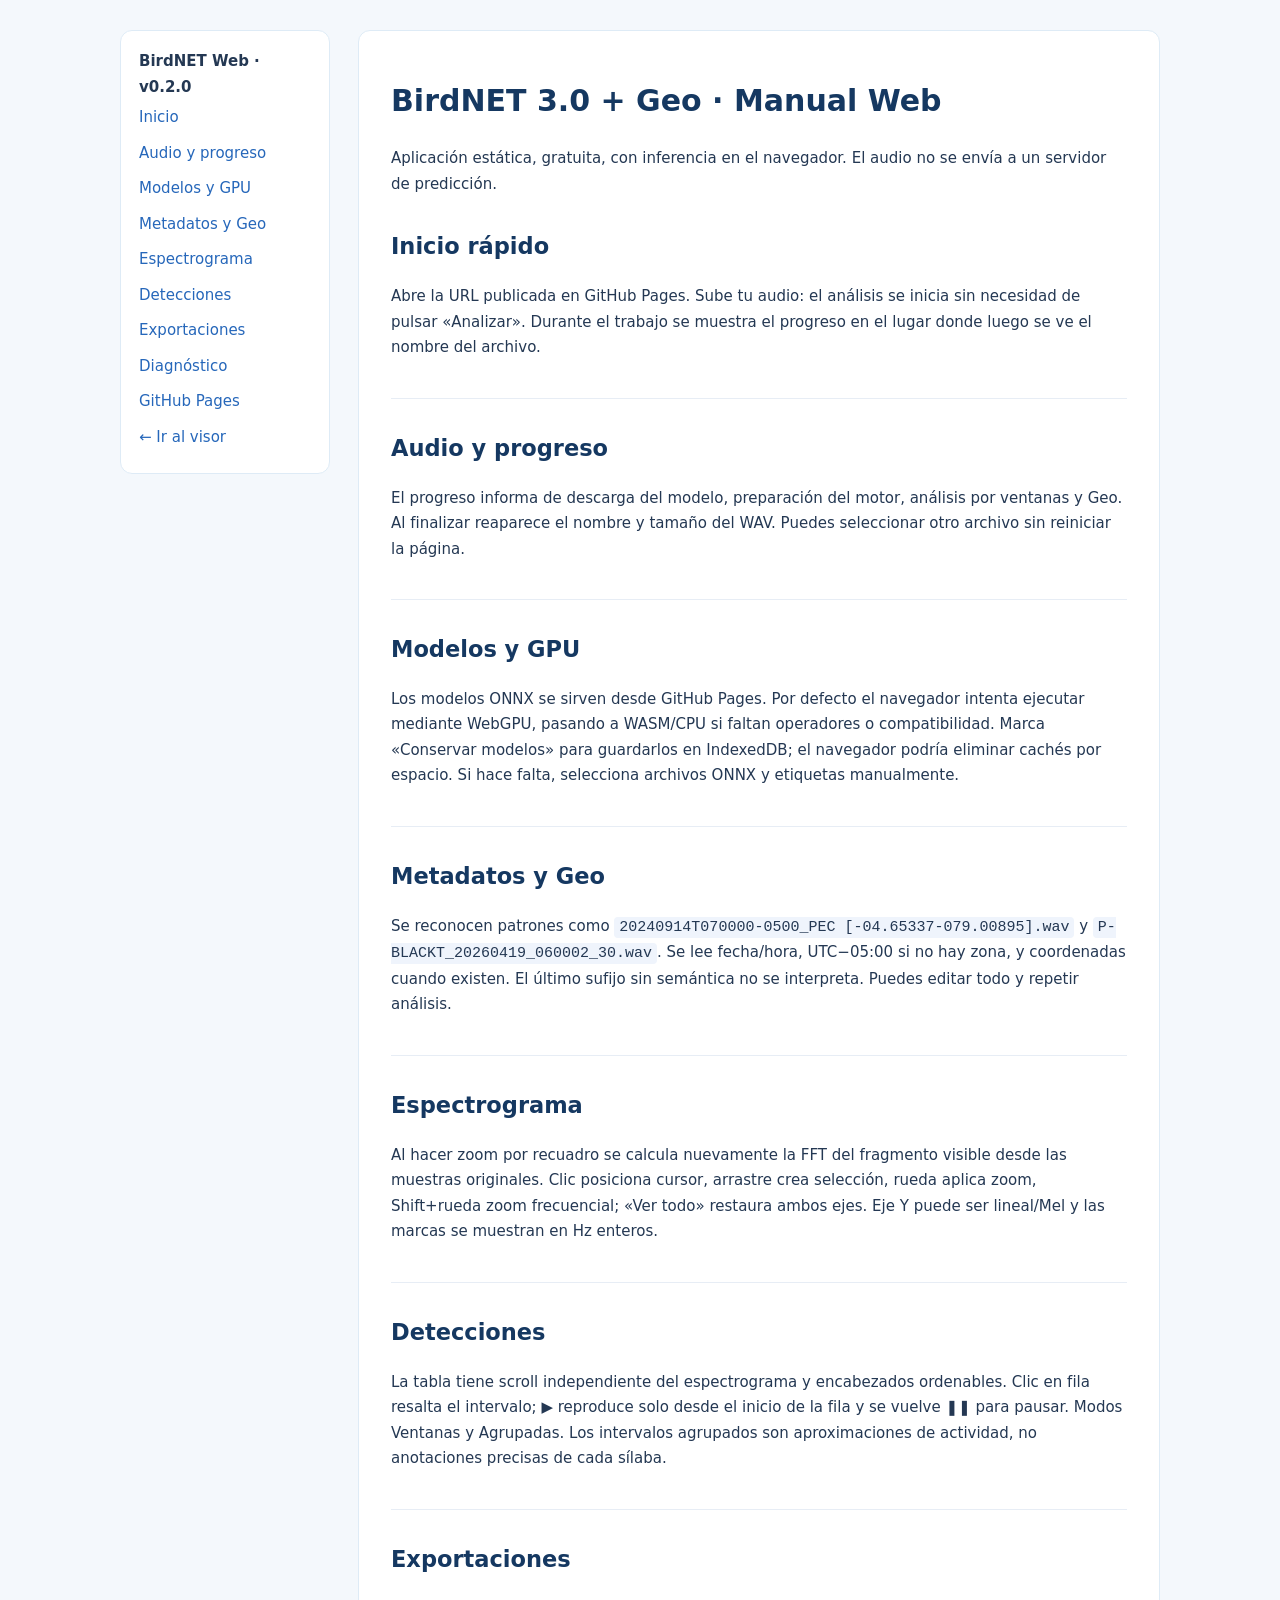
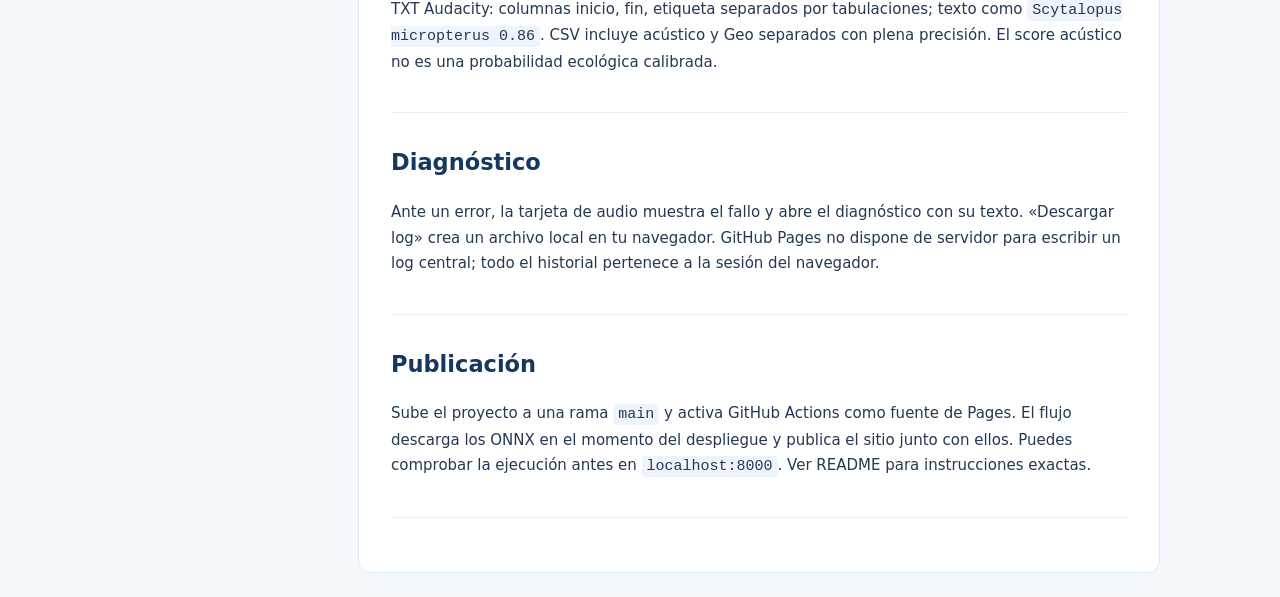
==== documentacion.html @ fd902878 "Add files via upload" ====
<!doctype html><html lang="es"><head><meta charset="utf-8"><meta name="viewport" content="width=device-width,initial-scale=1"><title>Manual BirdNET3 Geo Web v0.2.0</title><style>body{font:15px/1.7 system-ui;color:#243853;background:#f4f8fc;margin:0}.shell{max-width:1040px;margin:auto;display:grid;grid-template-columns:210px 1fr;gap:28px;padding:30px}.menu{position:sticky;top:20px;align-self:start;background:white;border:1px solid #deebf6;padding:18px;border-radius:12px}.menu a{display:block;color:#2667ba;padding:5px 0;text-decoration:none}main{background:white;border:1px solid #deebf6;border-radius:12px;padding:24px 32px}section{margin:30px 0;border-bottom:1px solid #e7edf5;padding-bottom:22px}h1,h2{color:#153861}code{background:#eff4fc;padding:2px 5px;border-radius:4px}@media(max-width:690px){.shell{display:block;padding:12px}.menu{position:static}main{padding:18px}}</style></head><body><div class="shell"><nav class="menu"><b>BirdNET Web · v0.2.0</b><a href="#inicio">Inicio</a><a href="#audio">Audio y progreso</a><a href="#modelos">Modelos y GPU</a><a href="#metadatos">Metadatos y Geo</a><a href="#espectro">Espectrograma</a><a href="#detecciones">Detecciones</a><a href="#exportar">Exportaciones</a><a href="#errores">Diagnóstico</a><a href="#publicar">GitHub Pages</a><a href="index.html">← Ir al visor</a></nav><main><h1>BirdNET 3.0 + Geo · Manual Web</h1><p>Aplicación estática, gratuita, con inferencia en el navegador. El audio no se envía a un servidor de predicción.</p><section id="inicio"><h2>Inicio rápido</h2><p>Abre la URL publicada en GitHub Pages. Sube tu audio: el análisis se inicia sin necesidad de pulsar «Analizar». Durante el trabajo se muestra el progreso en el lugar donde luego se ve el nombre del archivo.</p></section><section id="audio"><h2>Audio y progreso</h2><p>El progreso informa de descarga del modelo, preparación del motor, análisis por ventanas y Geo. Al finalizar reaparece el nombre y tamaño del WAV. Puedes seleccionar otro archivo sin reiniciar la página.</p></section><section id="modelos"><h2>Modelos y GPU</h2><p>Los modelos ONNX se sirven desde GitHub Pages. Por defecto el navegador intenta ejecutar mediante WebGPU, pasando a WASM/CPU si faltan operadores o compatibilidad. Marca «Conservar modelos» para guardarlos en IndexedDB; el navegador podría eliminar cachés por espacio. Si hace falta, selecciona archivos ONNX y etiquetas manualmente.</p></section><section id="metadatos"><h2>Metadatos y Geo</h2><p>Se reconocen patrones como <code>20240914T070000-0500_PEC [-04.65337-079.00895].wav</code> y <code>P-BLACKT_20260419_060002_30.wav</code>. Se lee fecha/hora, UTC−05:00 si no hay zona, y coordenadas cuando existen. El último sufijo sin semántica no se interpreta. Puedes editar todo y repetir análisis.</p></section><section id="espectro"><h2>Espectrograma</h2><p>Al hacer zoom por recuadro se calcula nuevamente la FFT del fragmento visible desde las muestras originales. Clic posiciona cursor, arrastre crea selección, rueda aplica zoom, Shift+rueda zoom frecuencial; «Ver todo» restaura ambos ejes. Eje Y puede ser lineal/Mel y las marcas se muestran en Hz enteros.</p></section><section id="detecciones"><h2>Detecciones</h2><p>La tabla tiene scroll independiente del espectrograma y encabezados ordenables. Clic en fila resalta el intervalo; ▶ reproduce solo desde el inicio de la fila y se vuelve ❚❚ para pausar. Modos Ventanas y Agrupadas. Los intervalos agrupados son aproximaciones de actividad, no anotaciones precisas de cada sílaba.</p></section><section id="exportar"><h2>Exportaciones</h2><p>TXT Audacity: columnas inicio, fin, etiqueta separados por tabulaciones; texto como <code>Scytalopus micropterus 0.86</code>. CSV incluye acústico y Geo separados con plena precisión. El score acústico no es una probabilidad ecológica calibrada.</p></section><section id="errores"><h2>Diagnóstico</h2><p>Ante un error, la tarjeta de audio muestra el fallo y abre el diagnóstico con su texto. «Descargar log» crea un archivo local en tu navegador. GitHub Pages no dispone de servidor para escribir un log central; todo el historial pertenece a la sesión del navegador.</p></section><section id="publicar"><h2>Publicación</h2><p>Sube el proyecto a una rama <code>main</code> y activa GitHub Actions como fuente de Pages. El flujo descarga los ONNX en el momento del despliegue y publica el sitio junto con ellos. Puedes comprobar la ejecución antes en <code>localhost:8000</code>. Ver README para instrucciones exactas.</p></section></main></div></body></html>
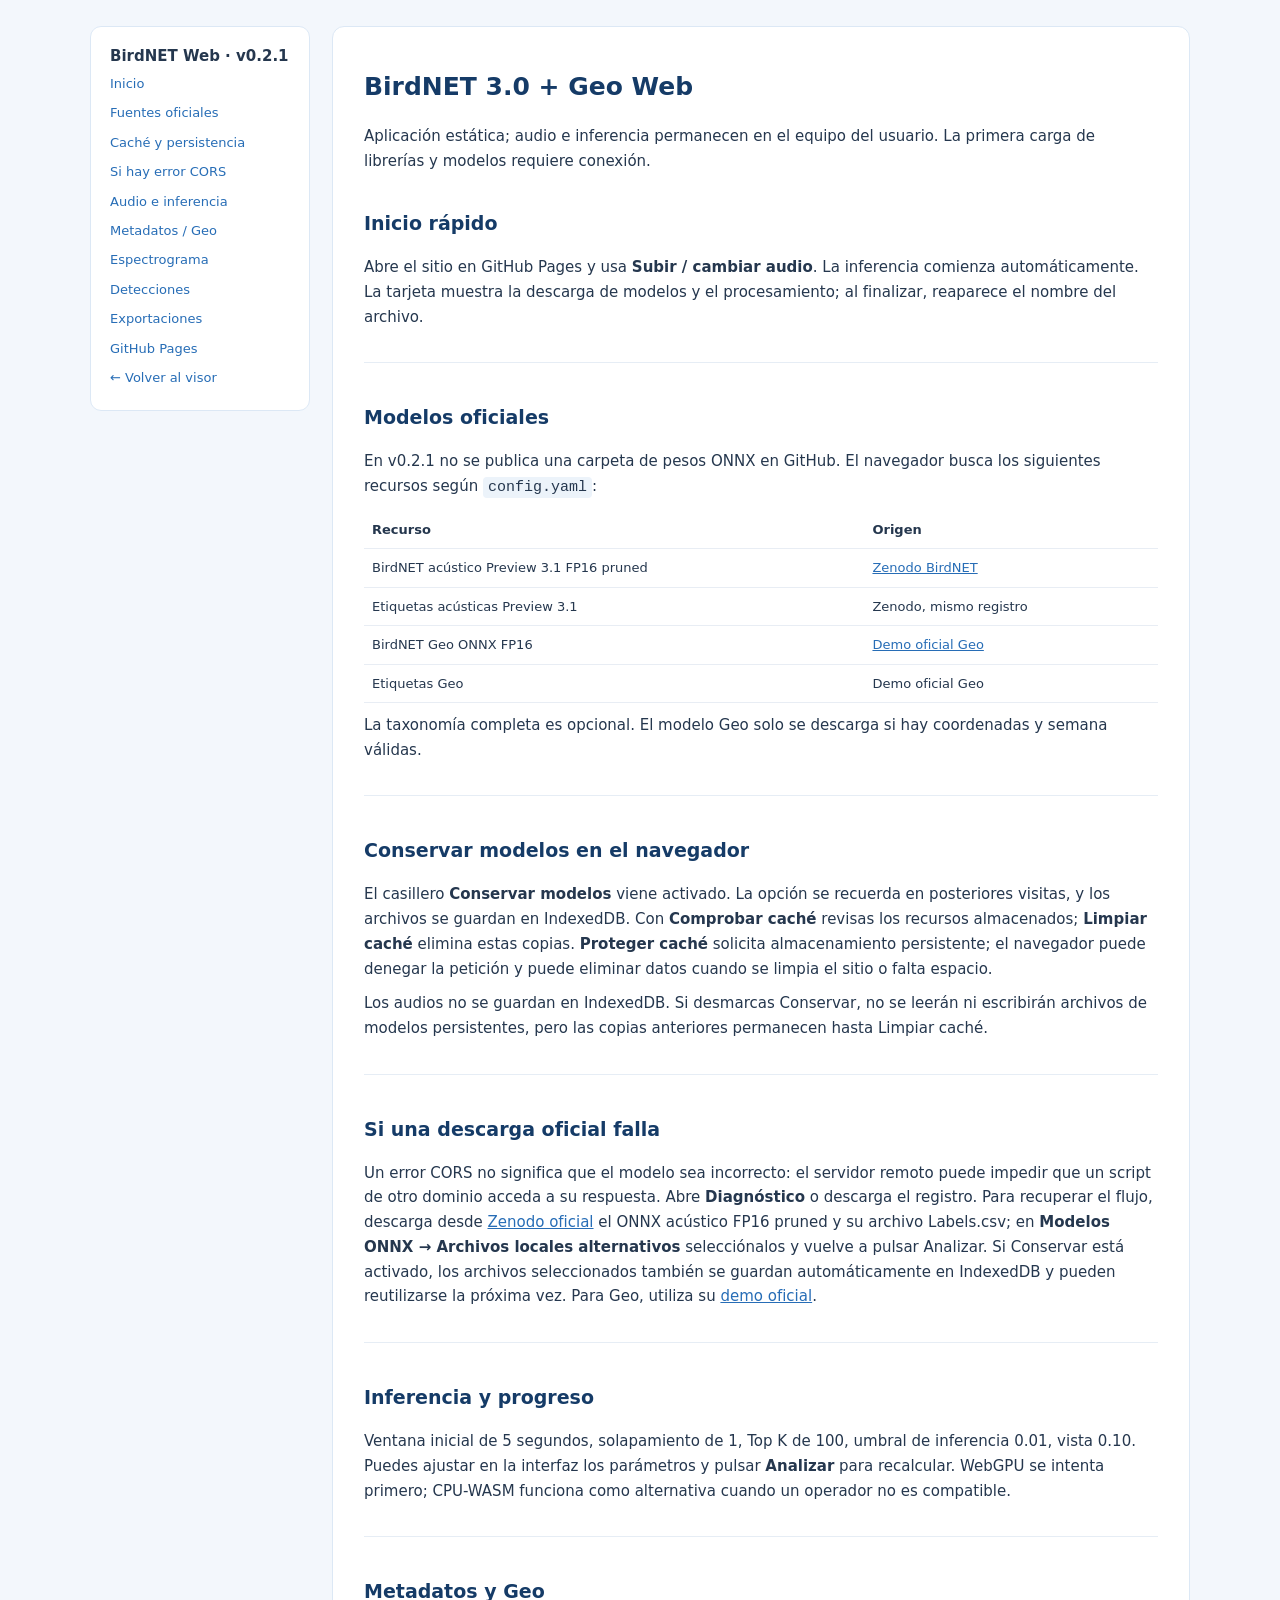
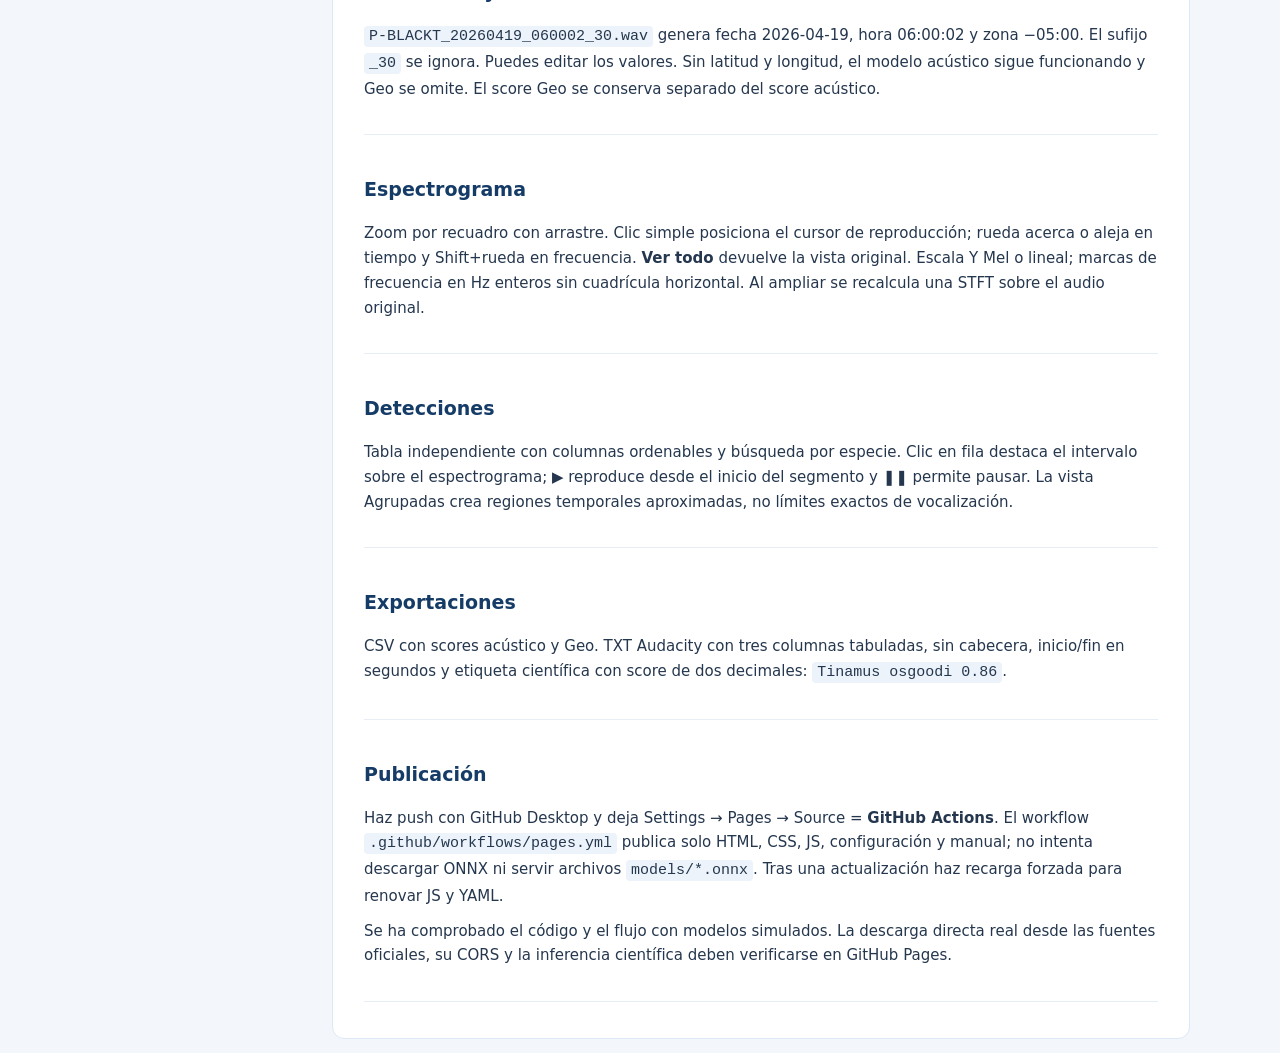
==== commit a340aa0a: "Add files via upload" ====
--- a/documentacion.html
+++ b/documentacion.html
@@ -1 +1,14 @@
-<!doctype html><html lang="es"><head><meta charset="utf-8"><meta name="viewport" content="width=device-width,initial-scale=1"><title>Manual BirdNET3 Geo Web v0.2.0</title><style>body{font:15px/1.7 system-ui;color:#243853;background:#f4f8fc;margin:0}.shell{max-width:1040px;margin:auto;display:grid;grid-template-columns:210px 1fr;gap:28px;padding:30px}.menu{position:sticky;top:20px;align-self:start;background:white;border:1px solid #deebf6;padding:18px;border-radius:12px}.menu a{display:block;color:#2667ba;padding:5px 0;text-decoration:none}main{background:white;border:1px solid #deebf6;border-radius:12px;padding:24px 32px}section{margin:30px 0;border-bottom:1px solid #e7edf5;padding-bottom:22px}h1,h2{color:#153861}code{background:#eff4fc;padding:2px 5px;border-radius:4px}@media(max-width:690px){.shell{display:block;padding:12px}.menu{position:static}main{padding:18px}}</style></head><body><div class="shell"><nav class="menu"><b>BirdNET Web · v0.2.0</b><a href="#inicio">Inicio</a><a href="#audio">Audio y progreso</a><a href="#modelos">Modelos y GPU</a><a href="#metadatos">Metadatos y Geo</a><a href="#espectro">Espectrograma</a><a href="#detecciones">Detecciones</a><a href="#exportar">Exportaciones</a><a href="#errores">Diagnóstico</a><a href="#publicar">GitHub Pages</a><a href="index.html">← Ir al visor</a></nav><main><h1>BirdNET 3.0 + Geo · Manual Web</h1><p>Aplicación estática, gratuita, con inferencia en el navegador. El audio no se envía a un servidor de predicción.</p><section id="inicio"><h2>Inicio rápido</h2><p>Abre la URL publicada en GitHub Pages. Sube tu audio: el análisis se inicia sin necesidad de pulsar «Analizar». Durante el trabajo se muestra el progreso en el lugar donde luego se ve el nombre del archivo.</p></section><section id="audio"><h2>Audio y progreso</h2><p>El progreso informa de descarga del modelo, preparación del motor, análisis por ventanas y Geo. Al finalizar reaparece el nombre y tamaño del WAV. Puedes seleccionar otro archivo sin reiniciar la página.</p></section><section id="modelos"><h2>Modelos y GPU</h2><p>Los modelos ONNX se sirven desde GitHub Pages. Por defecto el navegador intenta ejecutar mediante WebGPU, pasando a WASM/CPU si faltan operadores o compatibilidad. Marca «Conservar modelos» para guardarlos en IndexedDB; el navegador podría eliminar cachés por espacio. Si hace falta, selecciona archivos ONNX y etiquetas manualmente.</p></section><section id="metadatos"><h2>Metadatos y Geo</h2><p>Se reconocen patrones como <code>20240914T070000-0500_PEC [-04.65337-079.00895].wav</code> y <code>P-BLACKT_20260419_060002_30.wav</code>. Se lee fecha/hora, UTC−05:00 si no hay zona, y coordenadas cuando existen. El último sufijo sin semántica no se interpreta. Puedes editar todo y repetir análisis.</p></section><section id="espectro"><h2>Espectrograma</h2><p>Al hacer zoom por recuadro se calcula nuevamente la FFT del fragmento visible desde las muestras originales. Clic posiciona cursor, arrastre crea selección, rueda aplica zoom, Shift+rueda zoom frecuencial; «Ver todo» restaura ambos ejes. Eje Y puede ser lineal/Mel y las marcas se muestran en Hz enteros.</p></section><section id="detecciones"><h2>Detecciones</h2><p>La tabla tiene scroll independiente del espectrograma y encabezados ordenables. Clic en fila resalta el intervalo; ▶ reproduce solo desde el inicio de la fila y se vuelve ❚❚ para pausar. Modos Ventanas y Agrupadas. Los intervalos agrupados son aproximaciones de actividad, no anotaciones precisas de cada sílaba.</p></section><section id="exportar"><h2>Exportaciones</h2><p>TXT Audacity: columnas inicio, fin, etiqueta separados por tabulaciones; texto como <code>Scytalopus micropterus 0.86</code>. CSV incluye acústico y Geo separados con plena precisión. El score acústico no es una probabilidad ecológica calibrada.</p></section><section id="errores"><h2>Diagnóstico</h2><p>Ante un error, la tarjeta de audio muestra el fallo y abre el diagnóstico con su texto. «Descargar log» crea un archivo local en tu navegador. GitHub Pages no dispone de servidor para escribir un log central; todo el historial pertenece a la sesión del navegador.</p></section><section id="publicar"><h2>Publicación</h2><p>Sube el proyecto a una rama <code>main</code> y activa GitHub Actions como fuente de Pages. El flujo descarga los ONNX en el momento del despliegue y publica el sitio junto con ellos. Puedes comprobar la ejecución antes en <code>localhost:8000</code>. Ver README para instrucciones exactas.</p></section></main></div></body></html>
+<!doctype html><html lang="es"><head><meta charset="utf-8"><meta name="viewport" content="width=device-width, initial-scale=1"><title>Manual BirdNET 3.0 + Geo Web v0.2.1</title><style>
+:root{color-scheme:light}body{font:15px/1.65 system-ui,sans-serif;color:#25374e;background:#f3f7fc;margin:0}.shell{max-width:1100px;margin:auto;display:grid;grid-template-columns:220px minmax(0,1fr);gap:22px;padding:26px}.menu{position:sticky;top:16px;align-self:start;padding:17px 19px;border-radius:11px;background:white;border:1px solid #dce8f5}.menu a{display:block;padding:4px 0;color:#276db6;text-decoration:none;font-size:13px}.menu a:hover{text-decoration:underline}main{border:1px solid #dce8f5;background:white;border-radius:12px;padding:22px 31px}h1,h2{color:#153b67}h1{font-size:25px}h2{font-size:19px}section{border-bottom:1px solid #e6edf5;padding:9px 0 23px;margin-bottom:14px}code{background:#ecf3fa;padding:2px 5px;border-radius:4px;overflow-wrap:anywhere}p{margin:10px 0}table{width:100%;border-collapse:collapse;font-size:13px}td,th{padding:8px;border-bottom:1px solid #e8edf4;text-align:left}a{color:#276db6}@media(max-width:760px){.shell{display:block;padding:10px}.menu{position:static;margin-bottom:10px}main{padding:16px}}
+</style></head><body><div class="shell"><nav class="menu"><b>BirdNET Web · v0.2.1</b><a href="#inicio">Inicio</a><a href="#descarga">Fuentes oficiales</a><a href="#cache">Caché y persistencia</a><a href="#error">Si hay error CORS</a><a href="#audio">Audio e inferencia</a><a href="#metadatos">Metadatos / Geo</a><a href="#espectrograma">Espectrograma</a><a href="#predicciones">Detecciones</a><a href="#salidas">Exportaciones</a><a href="#publicar">GitHub Pages</a><a href="index.html">← Volver al visor</a></nav><main><h1>BirdNET 3.0 + Geo Web</h1><p>Aplicación estática; audio e inferencia permanecen en el equipo del usuario. La primera carga de librerías y modelos requiere conexión.</p>
+<section id="inicio"><h2>Inicio rápido</h2><p>Abre el sitio en GitHub Pages y usa <b>Subir / cambiar audio</b>. La inferencia comienza automáticamente. La tarjeta muestra la descarga de modelos y el procesamiento; al finalizar, reaparece el nombre del archivo.</p></section>
+<section id="descarga"><h2>Modelos oficiales</h2><p>En v0.2.1 no se publica una carpeta de pesos ONNX en GitHub. El navegador busca los siguientes recursos según <code>config.yaml</code>:</p><table><tr><th>Recurso</th><th>Origen</th></tr><tr><td>BirdNET acústico Preview 3.1 FP16 pruned</td><td><a href="https://zenodo.org/records/20703646">Zenodo BirdNET</a></td></tr><tr><td>Etiquetas acústicas Preview 3.1</td><td>Zenodo, mismo registro</td></tr><tr><td>BirdNET Geo ONNX FP16</td><td><a href="https://birdnet-team.github.io/geomodel/demo/">Demo oficial Geo</a></td></tr><tr><td>Etiquetas Geo</td><td>Demo oficial Geo</td></tr></table><p>La taxonomía completa es opcional. El modelo Geo solo se descarga si hay coordenadas y semana válidas.</p></section>
+<section id="cache"><h2>Conservar modelos en el navegador</h2><p>El casillero <b>Conservar modelos</b> viene activado. La opción se recuerda en posteriores visitas, y los archivos se guardan en IndexedDB. Con <b>Comprobar caché</b> revisas los recursos almacenados; <b>Limpiar caché</b> elimina estas copias. <b>Proteger caché</b> solicita almacenamiento persistente; el navegador puede denegar la petición y puede eliminar datos cuando se limpia el sitio o falta espacio.</p><p>Los audios no se guardan en IndexedDB. Si desmarcas Conservar, no se leerán ni escribirán archivos de modelos persistentes, pero las copias anteriores permanecen hasta Limpiar caché.</p></section>
+<section id="error"><h2>Si una descarga oficial falla</h2><p>Un error CORS no significa que el modelo sea incorrecto: el servidor remoto puede impedir que un script de otro dominio acceda a su respuesta. Abre <b>Diagnóstico</b> o descarga el registro. Para recuperar el flujo, descarga desde <a href="https://zenodo.org/records/20703646">Zenodo oficial</a> el ONNX acústico FP16 pruned y su archivo Labels.csv; en <b>Modelos ONNX → Archivos locales alternativos</b> selecciónalos y vuelve a pulsar Analizar. Si Conservar está activado, los archivos seleccionados también se guardan automáticamente en IndexedDB y pueden reutilizarse la próxima vez. Para Geo, utiliza su <a href="https://birdnet-team.github.io/geomodel/demo/">demo oficial</a>.</p></section>
+<section id="audio"><h2>Inferencia y progreso</h2><p>Ventana inicial de 5 segundos, solapamiento de 1, Top K de 100, umbral de inferencia 0.01, vista 0.10. Puedes ajustar en la interfaz los parámetros y pulsar <b>Analizar</b> para recalcular. WebGPU se intenta primero; CPU-WASM funciona como alternativa cuando un operador no es compatible.</p></section>
+<section id="metadatos"><h2>Metadatos y Geo</h2><p><code>P-BLACKT_20260419_060002_30.wav</code> genera fecha 2026-04-19, hora 06:00:02 y zona −05:00. El sufijo <code>_30</code> se ignora. Puedes editar los valores. Sin latitud y longitud, el modelo acústico sigue funcionando y Geo se omite. El score Geo se conserva separado del score acústico.</p></section>
+<section id="espectrograma"><h2>Espectrograma</h2><p>Zoom por recuadro con arrastre. Clic simple posiciona el cursor de reproducción; rueda acerca o aleja en tiempo y Shift+rueda en frecuencia. <b>Ver todo</b> devuelve la vista original. Escala Y Mel o lineal; marcas de frecuencia en Hz enteros sin cuadrícula horizontal. Al ampliar se recalcula una STFT sobre el audio original.</p></section>
+<section id="predicciones"><h2>Detecciones</h2><p>Tabla independiente con columnas ordenables y búsqueda por especie. Clic en fila destaca el intervalo sobre el espectrograma; ▶ reproduce desde el inicio del segmento y ❚❚ permite pausar. La vista Agrupadas crea regiones temporales aproximadas, no límites exactos de vocalización.</p></section>
+<section id="salidas"><h2>Exportaciones</h2><p>CSV con scores acústico y Geo. TXT Audacity con tres columnas tabuladas, sin cabecera, inicio/fin en segundos y etiqueta científica con score de dos decimales: <code>Tinamus osgoodi 0.86</code>.</p></section>
+<section id="publicar"><h2>Publicación</h2><p>Haz push con GitHub Desktop y deja Settings → Pages → Source = <b>GitHub Actions</b>. El workflow <code>.github/workflows/pages.yml</code> publica solo HTML, CSS, JS, configuración y manual; no intenta descargar ONNX ni servir archivos <code>models/*.onnx</code>. Tras una actualización haz recarga forzada para renovar JS y YAML.</p><p>Se ha comprobado el código y el flujo con modelos simulados. La descarga directa real desde las fuentes oficiales, su CORS y la inferencia científica deben verificarse en GitHub Pages.</p></section>
+</main></div></body></html>
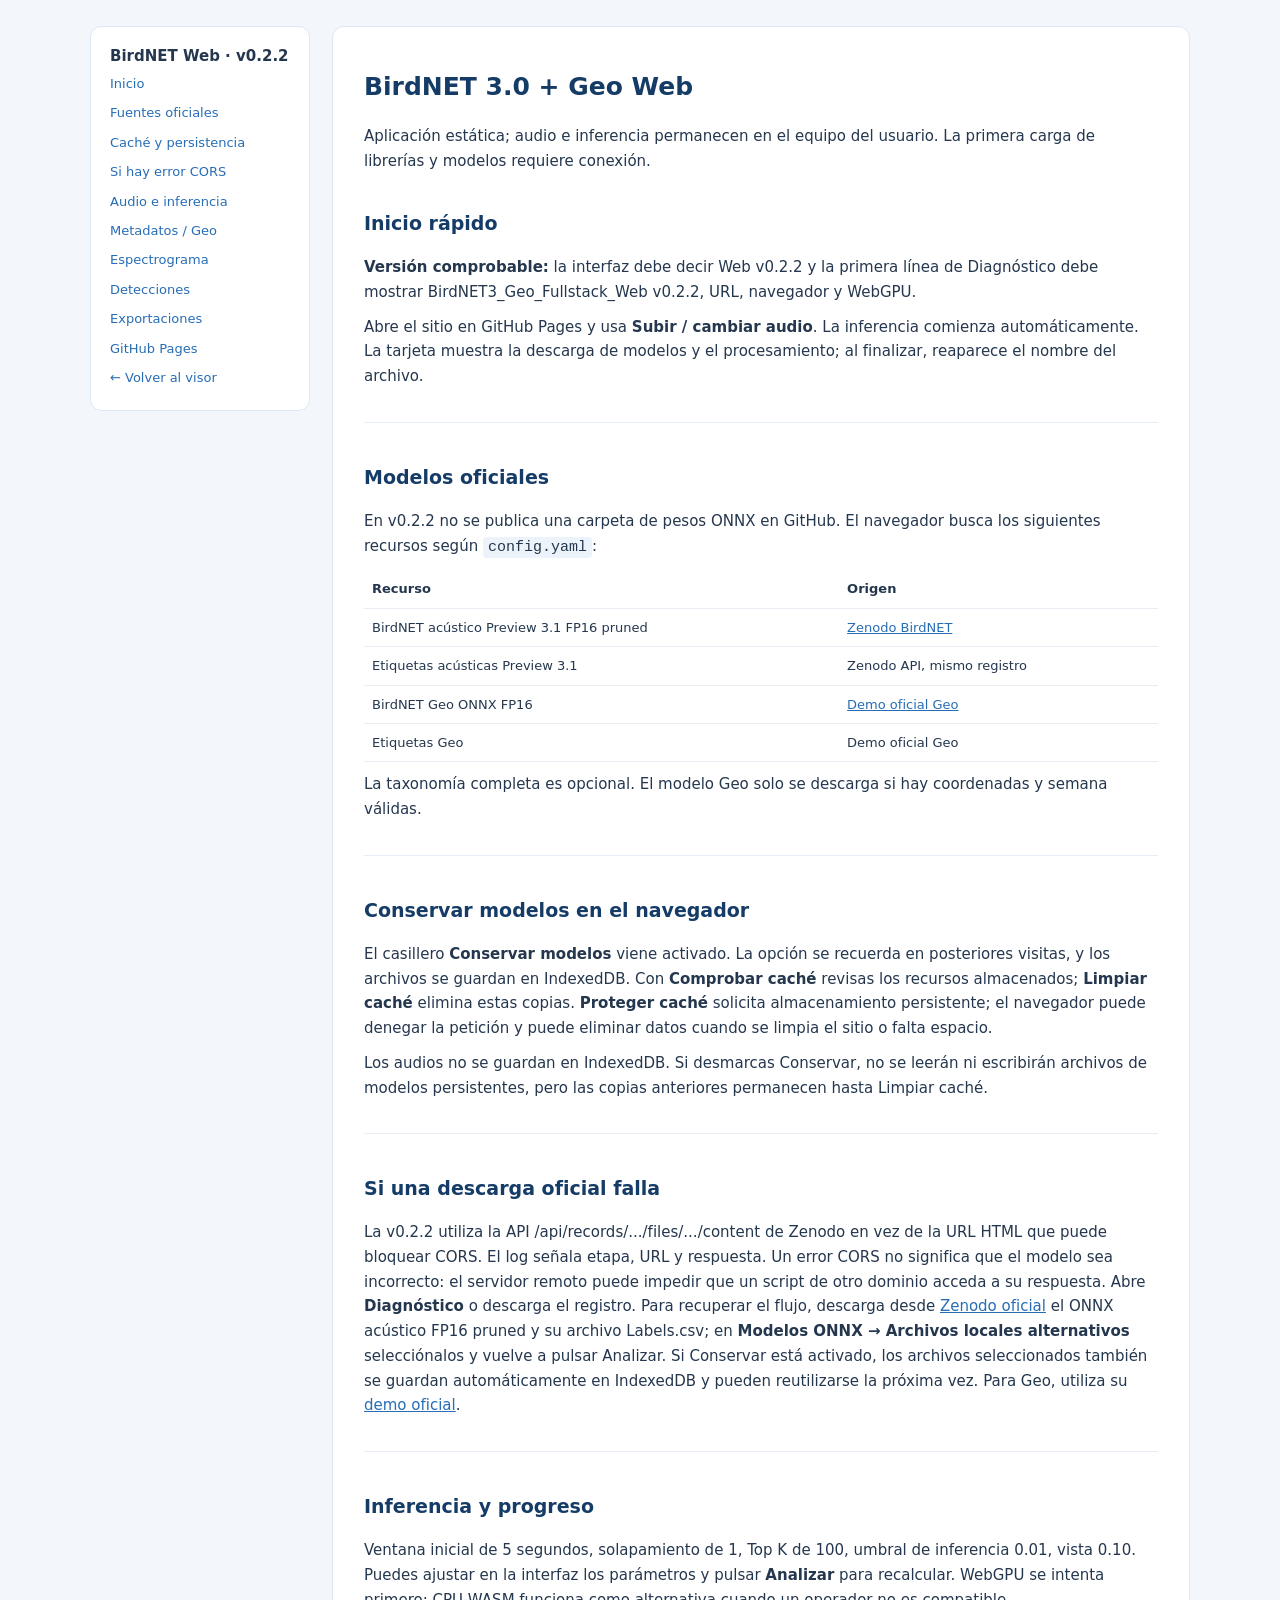
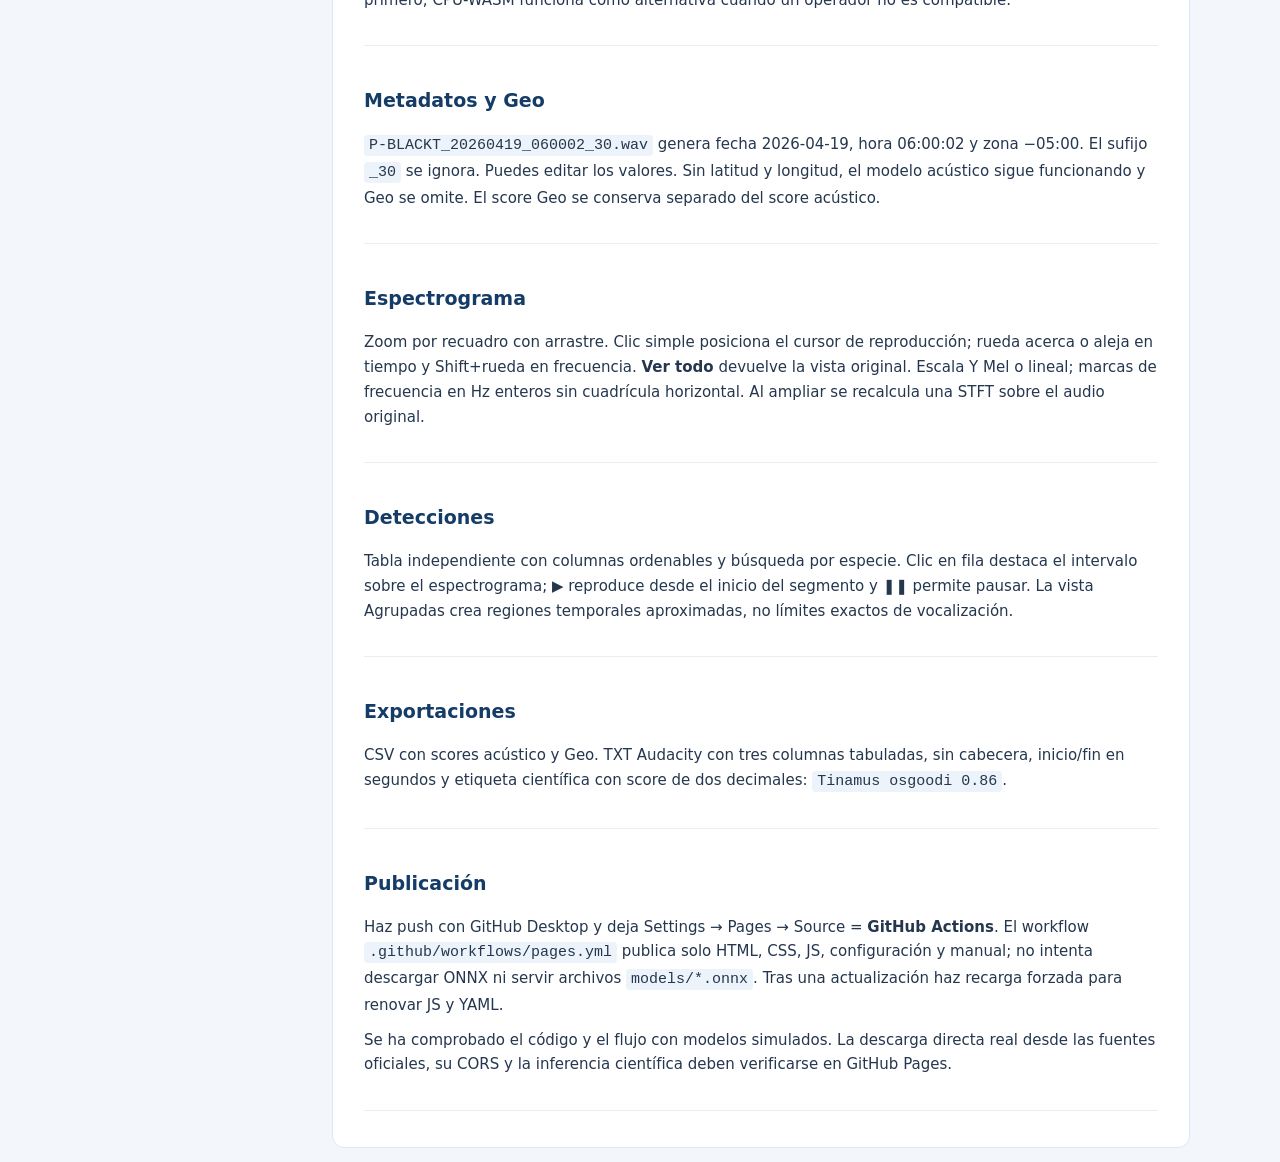
==== commit 3d522a9c: "Add files via upload" ====
--- a/documentacion.html
+++ b/documentacion.html
@@ -1,10 +1,10 @@
-<!doctype html><html lang="es"><head><meta charset="utf-8"><meta name="viewport" content="width=device-width, initial-scale=1"><title>Manual BirdNET 3.0 + Geo Web v0.2.1</title><style>
+<!doctype html><html lang="es"><head><meta charset="utf-8"><meta name="viewport" content="width=device-width, initial-scale=1"><title>Manual BirdNET 3.0 + Geo Web v0.2.2</title><style>
 :root{color-scheme:light}body{font:15px/1.65 system-ui,sans-serif;color:#25374e;background:#f3f7fc;margin:0}.shell{max-width:1100px;margin:auto;display:grid;grid-template-columns:220px minmax(0,1fr);gap:22px;padding:26px}.menu{position:sticky;top:16px;align-self:start;padding:17px 19px;border-radius:11px;background:white;border:1px solid #dce8f5}.menu a{display:block;padding:4px 0;color:#276db6;text-decoration:none;font-size:13px}.menu a:hover{text-decoration:underline}main{border:1px solid #dce8f5;background:white;border-radius:12px;padding:22px 31px}h1,h2{color:#153b67}h1{font-size:25px}h2{font-size:19px}section{border-bottom:1px solid #e6edf5;padding:9px 0 23px;margin-bottom:14px}code{background:#ecf3fa;padding:2px 5px;border-radius:4px;overflow-wrap:anywhere}p{margin:10px 0}table{width:100%;border-collapse:collapse;font-size:13px}td,th{padding:8px;border-bottom:1px solid #e8edf4;text-align:left}a{color:#276db6}@media(max-width:760px){.shell{display:block;padding:10px}.menu{position:static;margin-bottom:10px}main{padding:16px}}
-</style></head><body><div class="shell"><nav class="menu"><b>BirdNET Web · v0.2.1</b><a href="#inicio">Inicio</a><a href="#descarga">Fuentes oficiales</a><a href="#cache">Caché y persistencia</a><a href="#error">Si hay error CORS</a><a href="#audio">Audio e inferencia</a><a href="#metadatos">Metadatos / Geo</a><a href="#espectrograma">Espectrograma</a><a href="#predicciones">Detecciones</a><a href="#salidas">Exportaciones</a><a href="#publicar">GitHub Pages</a><a href="index.html">← Volver al visor</a></nav><main><h1>BirdNET 3.0 + Geo Web</h1><p>Aplicación estática; audio e inferencia permanecen en el equipo del usuario. La primera carga de librerías y modelos requiere conexión.</p>
-<section id="inicio"><h2>Inicio rápido</h2><p>Abre el sitio en GitHub Pages y usa <b>Subir / cambiar audio</b>. La inferencia comienza automáticamente. La tarjeta muestra la descarga de modelos y el procesamiento; al finalizar, reaparece el nombre del archivo.</p></section>
-<section id="descarga"><h2>Modelos oficiales</h2><p>En v0.2.1 no se publica una carpeta de pesos ONNX en GitHub. El navegador busca los siguientes recursos según <code>config.yaml</code>:</p><table><tr><th>Recurso</th><th>Origen</th></tr><tr><td>BirdNET acústico Preview 3.1 FP16 pruned</td><td><a href="https://zenodo.org/records/20703646">Zenodo BirdNET</a></td></tr><tr><td>Etiquetas acústicas Preview 3.1</td><td>Zenodo, mismo registro</td></tr><tr><td>BirdNET Geo ONNX FP16</td><td><a href="https://birdnet-team.github.io/geomodel/demo/">Demo oficial Geo</a></td></tr><tr><td>Etiquetas Geo</td><td>Demo oficial Geo</td></tr></table><p>La taxonomía completa es opcional. El modelo Geo solo se descarga si hay coordenadas y semana válidas.</p></section>
+</style></head><body><div class="shell"><nav class="menu"><b>BirdNET Web · v0.2.2</b><a href="#inicio">Inicio</a><a href="#descarga">Fuentes oficiales</a><a href="#cache">Caché y persistencia</a><a href="#error">Si hay error CORS</a><a href="#audio">Audio e inferencia</a><a href="#metadatos">Metadatos / Geo</a><a href="#espectrograma">Espectrograma</a><a href="#predicciones">Detecciones</a><a href="#salidas">Exportaciones</a><a href="#publicar">GitHub Pages</a><a href="index.html">← Volver al visor</a></nav><main><h1>BirdNET 3.0 + Geo Web</h1><p>Aplicación estática; audio e inferencia permanecen en el equipo del usuario. La primera carga de librerías y modelos requiere conexión.</p>
+<section id="inicio"><h2>Inicio rápido</h2><p><b>Versión comprobable:</b> la interfaz debe decir Web v0.2.2 y la primera línea de Diagnóstico debe mostrar BirdNET3_Geo_Fullstack_Web v0.2.2, URL, navegador y WebGPU.</p><p>Abre el sitio en GitHub Pages y usa <b>Subir / cambiar audio</b>. La inferencia comienza automáticamente. La tarjeta muestra la descarga de modelos y el procesamiento; al finalizar, reaparece el nombre del archivo.</p></section>
+<section id="descarga"><h2>Modelos oficiales</h2><p>En v0.2.2 no se publica una carpeta de pesos ONNX en GitHub. El navegador busca los siguientes recursos según <code>config.yaml</code>:</p><table><tr><th>Recurso</th><th>Origen</th></tr><tr><td>BirdNET acústico Preview 3.1 FP16 pruned</td><td><a href="https://zenodo.org/records/20703646">Zenodo BirdNET</a></td></tr><tr><td>Etiquetas acústicas Preview 3.1</td><td>Zenodo API, mismo registro</td></tr><tr><td>BirdNET Geo ONNX FP16</td><td><a href="https://birdnet-team.github.io/geomodel/demo/">Demo oficial Geo</a></td></tr><tr><td>Etiquetas Geo</td><td>Demo oficial Geo</td></tr></table><p>La taxonomía completa es opcional. El modelo Geo solo se descarga si hay coordenadas y semana válidas.</p></section>
 <section id="cache"><h2>Conservar modelos en el navegador</h2><p>El casillero <b>Conservar modelos</b> viene activado. La opción se recuerda en posteriores visitas, y los archivos se guardan en IndexedDB. Con <b>Comprobar caché</b> revisas los recursos almacenados; <b>Limpiar caché</b> elimina estas copias. <b>Proteger caché</b> solicita almacenamiento persistente; el navegador puede denegar la petición y puede eliminar datos cuando se limpia el sitio o falta espacio.</p><p>Los audios no se guardan en IndexedDB. Si desmarcas Conservar, no se leerán ni escribirán archivos de modelos persistentes, pero las copias anteriores permanecen hasta Limpiar caché.</p></section>
-<section id="error"><h2>Si una descarga oficial falla</h2><p>Un error CORS no significa que el modelo sea incorrecto: el servidor remoto puede impedir que un script de otro dominio acceda a su respuesta. Abre <b>Diagnóstico</b> o descarga el registro. Para recuperar el flujo, descarga desde <a href="https://zenodo.org/records/20703646">Zenodo oficial</a> el ONNX acústico FP16 pruned y su archivo Labels.csv; en <b>Modelos ONNX → Archivos locales alternativos</b> selecciónalos y vuelve a pulsar Analizar. Si Conservar está activado, los archivos seleccionados también se guardan automáticamente en IndexedDB y pueden reutilizarse la próxima vez. Para Geo, utiliza su <a href="https://birdnet-team.github.io/geomodel/demo/">demo oficial</a>.</p></section>
+<section id="error"><h2>Si una descarga oficial falla</h2><p>La v0.2.2 utiliza la API /api/records/.../files/.../content de Zenodo en vez de la URL HTML que puede bloquear CORS. El log señala etapa, URL y respuesta. Un error CORS no significa que el modelo sea incorrecto: el servidor remoto puede impedir que un script de otro dominio acceda a su respuesta. Abre <b>Diagnóstico</b> o descarga el registro. Para recuperar el flujo, descarga desde <a href="https://zenodo.org/records/20703646">Zenodo oficial</a> el ONNX acústico FP16 pruned y su archivo Labels.csv; en <b>Modelos ONNX → Archivos locales alternativos</b> selecciónalos y vuelve a pulsar Analizar. Si Conservar está activado, los archivos seleccionados también se guardan automáticamente en IndexedDB y pueden reutilizarse la próxima vez. Para Geo, utiliza su <a href="https://birdnet-team.github.io/geomodel/demo/">demo oficial</a>.</p></section>
 <section id="audio"><h2>Inferencia y progreso</h2><p>Ventana inicial de 5 segundos, solapamiento de 1, Top K de 100, umbral de inferencia 0.01, vista 0.10. Puedes ajustar en la interfaz los parámetros y pulsar <b>Analizar</b> para recalcular. WebGPU se intenta primero; CPU-WASM funciona como alternativa cuando un operador no es compatible.</p></section>
 <section id="metadatos"><h2>Metadatos y Geo</h2><p><code>P-BLACKT_20260419_060002_30.wav</code> genera fecha 2026-04-19, hora 06:00:02 y zona −05:00. El sufijo <code>_30</code> se ignora. Puedes editar los valores. Sin latitud y longitud, el modelo acústico sigue funcionando y Geo se omite. El score Geo se conserva separado del score acústico.</p></section>
 <section id="espectrograma"><h2>Espectrograma</h2><p>Zoom por recuadro con arrastre. Clic simple posiciona el cursor de reproducción; rueda acerca o aleja en tiempo y Shift+rueda en frecuencia. <b>Ver todo</b> devuelve la vista original. Escala Y Mel o lineal; marcas de frecuencia en Hz enteros sin cuadrícula horizontal. Al ampliar se recalcula una STFT sobre el audio original.</p></section>
